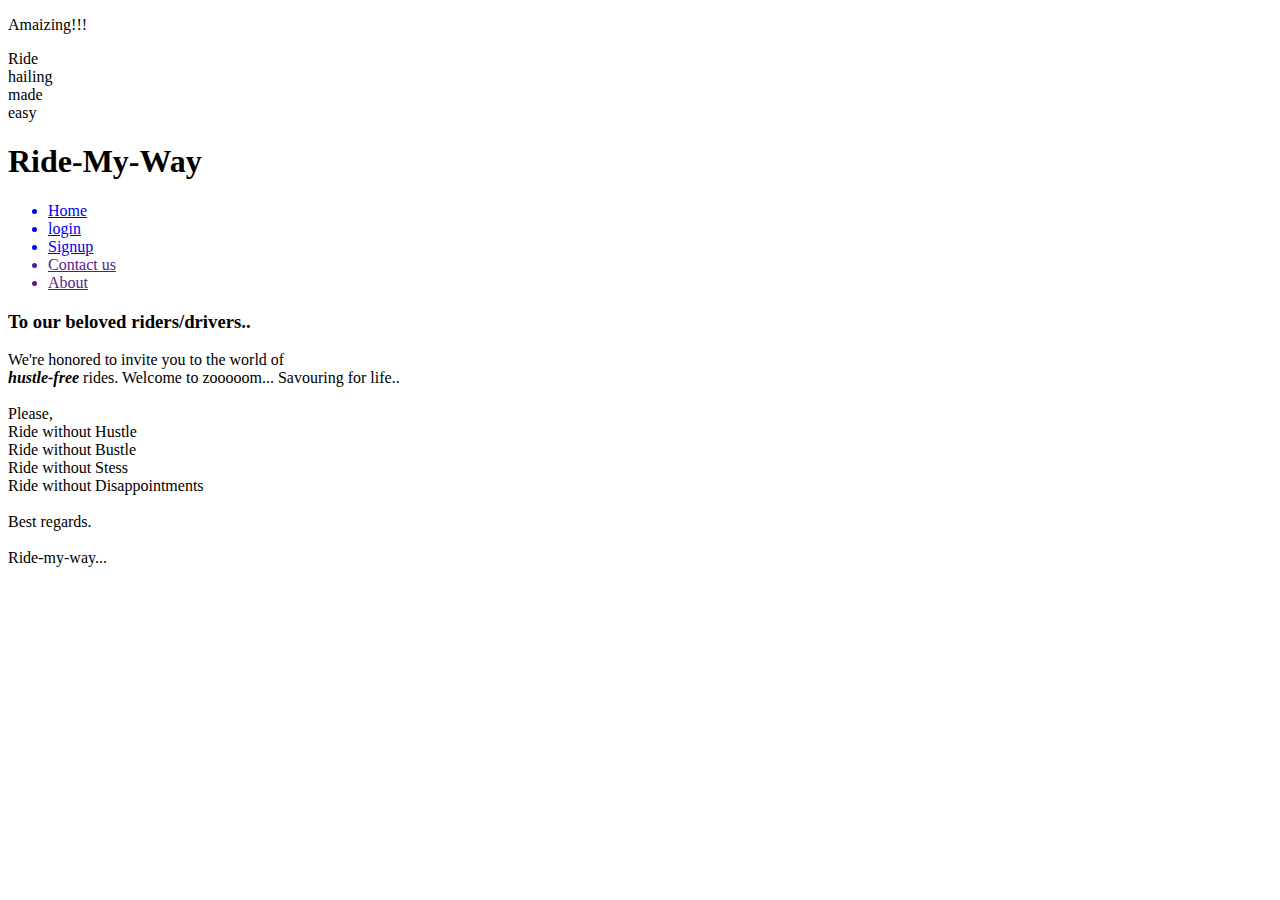
==== index.html @ b6c24b7f "Create index.html" ====
<!DOCTYPE html>
<html>
<head>
	<link rel="stylesheet" type="text/css" href="styles.css">
	<title>Just ride my way</title>
</head>
<body>
  <div id="rotating-chapati">
    <div id="amaizing-word">
      <p id="flipped-word">Amaizing!!!</p>
    </div>
     <p id="straight-word">Ride <br> hailing<br> made<br> easy <!-- <br>
        like <strong><em> never</em></strong> <br>before!! -->
     </p>
   </div>
	<div id="big">
   <header>
	    
   	<nav id="nav-styles">
   	      <div id="main-heading" >
        <h1> <span class="lettee-style">R</span>ide<span class="lettee-style">-</span><span class="lettee-style">M</span>y<span class="lettee-style">-</span><span class="lettee-style">W</span>ay</h1>
      </div>



   		<div id="main-menu-div">
         
    <ul>
			<a href="#">
      <li >
				Home
      
      </li>
     			</a>
			<a href="login.html">
      <li >
	    	login
      
    </li>
			</a>

			<a href="signup.html">
      <li>
	    	Signup
      
        </li>
			</a>
			<a href="">
      <li>
	    	Contact us
        </li>
			</a>
			<a href="">
      <li>
	    	About
      </li>
			</a>

    </ul>
   		</div>
   	</nav>
   </header>
</div>
   <div id="letter-to-clients">
   	<h3>
   	To our beloved riders/drivers..
   </h3>
   <p>
   	  We're honored to invite you to the world of<br> <Strong><em>hustle-free</em></Strong> rides. Welcome to  zooooom... Savouring for life..<br><br>
   	  Please, <br>
   	   Ride without <span  class="snack">Hustle</span>      	   <br>
	  	   Ride without <span  class="snack">Bustle</span>   

   	   <br>

   	   Ride without <span class="snack">Stess</span> 
   	   <br>

   	   Ride without <span class="snack">Disappointments</span> 

   	   <br>
   	   <br>

		Best regards.
   	   <br>
   	   <br>
     <span id="company-name"> Ride-my-way...</span>
   	   <br>
   </p>
   	
   </div>

</body>
</html>
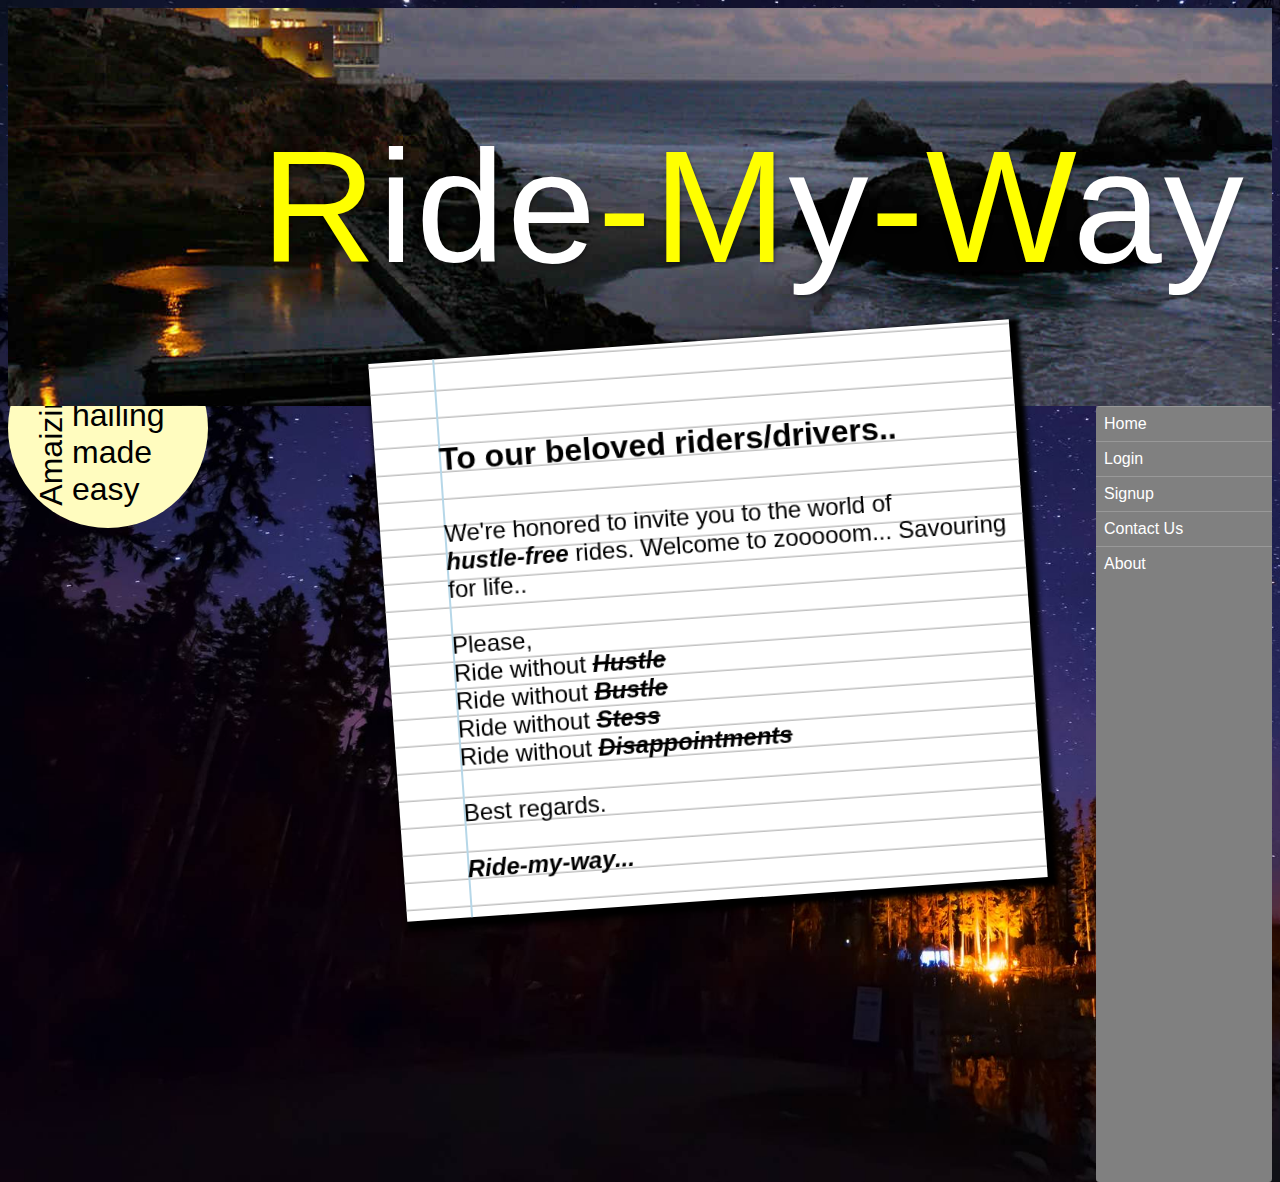
==== commit ada63be3: "Update index.html" ====
--- a/index.html
+++ b/index.html
@@ -1,7 +1,7 @@
 <!DOCTYPE html>
 <html>
 <head>
-	<link rel="stylesheet" type="text/css" href="styles.css">
+	<link rel="stylesheet" type="text/css" href="UI/styles.css">
 	<title>Just ride my way</title>
 </head>
 <body>
@@ -32,14 +32,14 @@
       
       </li>
      			</a>
-			<a href="login.html">
+			<a href="UI/login.html">
       <li >
 	    	login
       
     </li>
 			</a>
 
-			<a href="signup.html">
+			<a href="UI/signup.html">
       <li>
 	    	Signup
       
--- a/UI/styles.css
+++ b/UI/styles.css
@@ -0,0 +1,1177 @@
+
+html body{
+	background-image: url(images/header-3.jpg);
+	background-size: cover;
+	font-family: Arial, sans-serif;
+	box-sizing: border-box;
+	/*background-position:center;*/
+	background-repeat: no-repeat;
+}
+
+header{
+    width: 100%;
+	padding: 0px;
+	margin: 0px;
+	padding-top: 0px;
+}
+
+select{
+	padding: 4px;
+	border-radius: 5px;
+	font-size: 1.5rem;
+	height: 1rem;
+}
+
+#nav-styles{ 
+
+	/*height: 100%;*/
+	/*background-color: black;*/
+	color: white;
+	padding: 0px;
+	margin: 0px;
+	background: #241e49 url(images/header-2.jpg) bottom center no-repeat ;
+	background-position: center center;
+	background-repeat: no-repeat;
+	background-size: cover;
+
+	-webkit-perspective:500px;
+	        perspective: 500px;
+}
+
+ul{
+	display: inline;
+	list-style-type: none; 
+	padding: 0px;
+	margin: 0px;
+
+}
+
+ul  li {
+
+	list-style-type: none;
+	display: block;
+	padding: 0.5rem;
+	text-align: left !important;
+	text-decoration: none;
+
+
+	/*customizing the style further*/
+	border-top: 1px solid rgba(255,255,255,0.2);
+
+	/*margin-left: -30px;*/
+	/*width: 11em;*/
+}
+ul li:first-child{
+	/*border-top:1px solid rgba(255,255,255,0.2); */
+	/*list-style-type: initial;*/
+
+}
+ul li:last-child{
+	border-bottom: none;
+		/*background-color: orange;*/
+ 
+}
+
+ul a li{
+	text-decoration: none;
+	color: white;
+	font-size: 1rem;
+	font-weight: 50;
+	text-transform: capitalize;
+}
+
+  li:hover{
+	background-color: #4b9e9ef7;
+	cursor: pointer;
+	
+}
+
+#main-menu-div a{
+	 text-decoration: none;;
+
+}
+
+
+#main-menu-div{
+	display: inline;
+	position: relative;
+	float: right;
+
+	background-color: gray;
+	width:11em; 
+	height:calc(600px + 11rem);
+	border-radius: 3px;
+	text-align: right;
+}
+#big{
+	position: relative;
+	margin-left: 0px;
+	margin-top: 0px;
+	width: 100%;
+}
+
+#main-heading{
+	position: relative;
+	float: center;
+	font-family: inherit;
+	/*font-weight: 100;*/
+	font-size: 5rem;
+	display: inline;
+	align-items: center;
+	padding-left: 20%;
+
+	/*testing*/
+}
+
+
+.lettee-style{
+	color: yellow;
+
+}
+#main-heading h1{
+	display: inline;
+	/*padding-top: 1rem;*/
+	letter-spacing: 2px;
+	font-weight: 100;
+	font-size: 0,5em;
+	
+	text-shadow: 2px 2px 2px rgba(0,0,0,0.2), 0 0 10px rgba(0,0,0,0.1);
+	z-index: 1;
+  display: inline-block;
+  -webkit-animation-name: floating;
+          animation-name: floating;
+  -webkit-animation-duration: 40s;
+          animation-duration: 40s;
+  -webkit-animation-iteration-count: infinite;
+          animation-iteration-count: infinite;
+  -webkit-animation-timing-function: ease-in-out;
+          animation-timing-function: ease-in-out;
+  
+}
+@keyframes floating {
+  from {
+    -webkit-transform: translate(0, 0px) rotateY(-12deg);
+            transform: translate(0, 0px) rotateY(-12deg);
+    text-shadow: 10px 10px 3px rgba(0,0,0,0.15);
+  }
+  65% {
+    -webkit-transform: translate(0, 15px) rotateY(10deg) rotateX(10deg);
+            transform: translate(0, 15px) rotateY(10deg) rotateX(10deg);
+    text-shadow: -10px -10px 3px rgba(0,0,0,0.15);
+  }
+  to {
+    -webkit-transform: translate(0, 0px) rotateY(-12deg);
+            transform: translate(0, 0px) rotateY(-12deg);
+    text-shadow: 10px 10px 3px rgba(0,0,0,0.15);
+  }
+}
+
+/*tilliting a letter to my clints..*/
+
+#letter-to-clients{
+
+	position: absolute;
+    background-color: white;
+    color: black;
+  /*border: 8px  solid gray;*/
+    box-shadow: 5px 5px 5px 5px black;
+  /*border-radius: 5px;*/
+  /*this property is not working...*/
+    padding:10px;
+  /*margin: 10px;*/
+
+  background-image: linear-gradient(90deg, #b6d7e8 2px, 
+                                      transparent 2px, 
+                                      rgba(0, 0, 0, 0)),
+                   linear-gradient(0deg, #c1c1c1 1px,
+                                      transparent 2px, 
+                                      transparent);
+  background-position:4rem 0, 0 5px;
+  background-size: 100% 1.7rem;
+  padding-left: 2rem;
+  /*postioning the div and resizing the div*/
+   width: 600px;
+   height:auto;
+   position: relative;
+   margin-top: calc(-5rem + 15px);
+   /*margin-bottom:20%;*/
+   margin-left: 30%;
+   /*margin-right: 20%;*/
+
+   /*experieementing with the transform propperty*/
+   transform:rotateZ(-4deg);
+   /*transform:rotateX(-20deg);*/
+   /*transform: translateY(-10px);*/
+    /*transform: translate3d(0px, 0px, -100px);*/
+    -webkit-transform-style: preserve-3d;
+    -moz-transform-style: preserve-3d;
+    -ms-transform-style: preserve-3d;
+    transform-style: preserve-3d;
+
+    /*the movement is done here...*/
+    /**/
+
+    /*give it the floating ability*/
+    /*animation: flaating 40s infinite ease-in-out;*/
+
+}
+#letter-to-clients h3 {
+	padding-left: 2rem;
+	padding-top: 2.5rem;
+	font-size: 2rem;
+}
+#letter-to-clients p{
+
+	padding-left: 2.0rem;
+	padding-top: 0.6rem;
+	padding-bottom: 0rem;
+	font-size: 1.5rem;
+
+}
+
+
+
+.snack{
+	font-weight: bold;
+	font-style: italic;
+	text-decoration: line-through;
+
+	/*font-stretch: semi-condensed*/
+}
+
+#company-name{
+	font-weight: bold;
+	font-style: italic;
+
+}
+
+#Signup{
+
+	 position: absolute;
+	 width: auto;
+	 height: auto;
+	 border-radius: 20px;
+	 background-color: #72758C;
+	 /*margin-top: 10%;*/
+	 margin-left: 30%;
+
+	 /*fallback and real potion os this div*/
+        margin-top:15rem;
+		transform: rotateZ(-2deg);
+
+
+	 /*give the signup downward motion*/
+	 animation: _move-signup 40s 1 ease-in-out;
+}
+
+#login-div{
+
+
+	 position: absolute;
+	 width: auto;
+	 height: auto;
+	 border-radius: 20px;
+	 background-color: #72758C;
+	 /*margin-top: 10%;*/
+	 margin-left: 30%;
+
+	 /*fallback and real potion os this div*/
+        margin-top:20rem;
+		transform: rotateZ(-2deg);
+
+
+	 /*give the signup downward motion*/
+	 animation: _move-login 10s 1 ease-in-out;
+
+
+}
+
+#signup-pic{
+	width: 150px;
+	height: 150px;
+	border-radius: 50%;
+	background-color: white;
+	position: relative;
+	margin-left: calc(50% - 75px);
+	margin-top: 3rem;
+}
+
+#signup-form-div{
+	font-family: inherit;
+	height: auto;
+	width: auto;
+	margin-left: 4rem;
+	margin-top: 2rem;
+	font-size: 1.5rem;
+	background-color: transparent;
+}
+
+.unique-form-style{
+    display: block;
+    padding: 10px;
+
+}
+
+._style-text-input{
+	padding: 4px;
+	border-radius: 5px;
+	font-size: 1.5rem;
+	height: 1rem;
+}
+
+._style-text-input:focus{
+	box-shadow: 0px 0px 2px 2px #7E668C;
+	border-color: #7E668C;
+}
+
+#signup-sub-btn{
+	width: 20rem;
+	height: 2rem;
+	margin-left: calc(50% - 10rem);
+	margin-bottom: 10px;
+	margin-top: 10px;
+	border-radius: 5px;
+	font-size: 1.5rem;
+	font-weight: bold;
+ 
+}
+
+#signup-sub-btn:hover{
+	cursor: pointer;
+	background-color: #5760A2FF;
+	border-color: transparent;
+
+}
+
+
+@keyframes _move-signup{
+     from{
+        margin-top: calc(5% - 15rem);
+     }
+     30%{
+        margin-top: calc(15% - 15rem);
+            
+     }
+     30%{
+        margin-top: calc(20% - 15rem);
+            
+     }
+     30%{
+        margin-top: calc(25% - 15rem);
+            
+     }
+     to{
+        /*margin-top:calc(30%-50px);*/
+        margin-top:15rem;
+        transform: rotateZ(-2deg);
+
+     }
+}
+@keyframes _move-login{
+     from{
+        margin-top: calc(10% - 20rem);
+     }
+     30%{
+        margin-top: calc(17% - 20rem);
+            
+     }
+     30%{
+        margin-top: calc(20% - 20rem);
+            
+     }
+     30%{
+        margin-top: calc(25% - 20rem);
+            
+     }
+     to{
+        /*margin-top:calc(30%-50px);*/
+        margin-top:20rem;
+        transform: rotateZ(-2deg);
+
+     }
+}
+
+#rotating-chapati{
+	position: absolute;
+	margin-top:20rem; 
+	width: 200px;
+	height: 200px;
+	border-radius: 50%;
+	/*background-color: orange;*/
+	background-image: url('images/chapat.jpg');
+	background-position: center;
+	background-color: #FFFCBFFF;
+	/*transform: translateZ(500px);*/
+	/*margin-left: 50%;*/
+    animation:_give-chapti-rot 40s infinite ease-in-out;
+	/*transform: rotateZ(10deg);*/
+}
+
+#straight-word{
+	margin-left: calc(40% - 1rem);
+	font-size: 2rem;
+}
+
+
+#amaizing-word{
+	position: absolute;
+	margin-left: calc(-10% - 1rem) ;
+	margin-top: calc(100% - 9.5rem);
+	transform: rotateZ(-90deg);
+}
+
+#flipped-word{
+	font-size: 2rem;
+
+}
+
+@keyframes _give-chapti-rot{
+   from{
+       transform: rotateZ(10deg);
+       margin-left: -3%;
+   }
+   30%{
+   	
+       transform: rotateZ(10deg);
+       margin-left: 0%;
+   }
+   30%{
+       transform: rotateZ(20deg);
+       margin-left: 5%;
+   	
+   }
+   30%{
+   	
+       transform: rotateZ(30deg);
+       margin-left: 10%;
+   }
+   30%{
+   	
+       transform: rotateZ(40deg);
+       margin-left: 15%;
+   }
+   30%{
+   	
+       transform: rotateZ(50deg);
+       margin-left: 20%;
+   }
+   30%{
+   	
+       transform: rotateZ(60deg);
+       margin-left: 25%;
+   }
+   10%{
+       transform: rotateZ(70deg);
+       margin-left: 30%;
+
+   }
+
+}
+
+#login-to-signup{
+     text-decoration: none;;
+     color: blue;
+     font-size: 1rem;
+
+
+}
+
+#login-to-signup:hover{
+	color: red;
+	text-decoration: underline;
+}
+
+/*from here is css for the riders page*/
+#custom-body{
+	background-image: none;
+	box-sizing: border-box;
+	background-color: #EBFFD1FF;
+}
+
+
+#rider-menu{
+	position: absolute;
+	height: 4rem;
+	width: calc(100% - 1rem);
+	margin-left: 0%;
+	margin-top: 0%;
+	background-color: #E2DEA8FF;
+
+}
+
+#rider-welcom-msg{
+	position: absolute;
+	margin-left: calc(50% - 10rem);
+	margin-top: calc(1rem);
+	width: 20rem;
+	height: 2rem;
+	border-radius: 0.5rem;
+	background-color: #F3F3D9FF;
+
+}
+
+#rider-welcom-msg p{
+	position: absolute;
+	margin-left: calc(5rem - 20px);
+	margin-top: calc(-1rem + 20px);
+	font-size: 1.2rem;
+	font-weight: bold;
+}
+
+#rider-status{
+	position: absolute;
+	margin-top: calc(1rem);
+	margin-left: 2rem;
+	width: 8rem;
+	height: 2rem;
+	border-radius: 0.5rem;
+	background-color: #238ACBFF;
+
+}
+#rider-status p{
+	margin-left: calc(4rem - 40px);
+	margin-top: calc(1rem - 10px);
+	font-size: 1.2rem;
+}
+
+#rider-submenu{
+	position: absolute;
+	margin-top: calc(1rem - 10px);
+	margin-left: calc(100% - 8rem);
+	width: 6rem;
+	height: 4rem;
+	background-color: transparent;
+	background-size: cover;
+	background-position: center;background-image: url(images/rider-menu.png);
+}
+
+#rider-submenu:hover{
+	cursor: pointer;
+}
+
+/*this style is to help popup the submenu when implemented*/
+#rider-submenu:active{
+	background-color: orange;
+}
+
+
+#rider-text-area{
+	position: absolute;
+	margin-top: calc(50% - 5.5rem);
+	margin-left: 0;
+	width: calc(100% - 1rem);
+	height: 10rem;
+	background-color: #C5B7A4C6;
+}
+
+#rider-message-view{
+	position: absolute;
+	/*widows: inherit;*/
+	margin-left: 20rem;
+	margin-top: 4rem;
+	width: calc(100% - 21rem);
+	height: 33rem;
+	background-color: #efffefdb;
+}
+
+/*working on the text-area div*/
+#rider-typing-place{
+	position: absolute;
+	margin-left: calc(26rem);
+	margin-top: 2rem;
+	width: 20rem;
+	height: 6rem;
+	border-radius: 10px;
+	background-color: white;
+	border-radius: 10px;
+
+}
+
+#rider-typing-place textarea{
+	width: 100%;
+	height: 100%;
+	font-size: 1rem;
+	border-radius: 10px;
+}
+
+#rider-typing-place textarea:active{
+	border: 5px solid #E0E9F3FF;
+	border-radius:10x; 
+
+}
+
+#rider-place-from{
+	position: absolute;
+	margin-top: 2rem;
+	margin-left: 3rem;
+	width: 20rem;
+	height: 6rem;
+	background-color: #FEFEA38C;
+	border-radius: 10px;
+
+
+}
+
+#rider-place-to{
+	position: absolute;
+	margin-top: 2rem;
+	margin-left: calc(49rem);
+	width: 20rem;
+	height: 6rem;
+	background-color: #FEFEA38C;
+	border-radius: 10px;
+
+
+}
+
+.organize-place{
+	position: absolute;
+	margin-top: calc(3rem - 14px);
+	margin-left: calc(2rem - 15px);
+
+}
+
+.organize-place label{
+	padding: 2px;
+	font-weight: bold;
+}
+
+.organize-place  input[type=text]{
+	  padding: 2px;
+	  height: 1.5rem;
+	  border: 8px solid transparent;
+	  border-radius: 8px;
+}
+
+#rider-content-sub{
+	position: relative;
+	margin-left: 72rem;
+	margin-top: 2rem;
+	width: 6rem;
+	height: 6rem;
+	border-radius: 50%;
+	background-color: #23FF3C91;
+	transform: rotateZ(30deg);
+}
+
+#center-submit{
+	position: absolute;
+	display: inline;
+	margin-top: calc(3rem - 20px);
+	margin-left: calc(3rem - 5px);
+}
+#flip-submit{
+	position: absolute;
+	display: inline;
+	margin-top: calc(4rem - 20px);
+	margin-left: calc(1rem - 25px);
+	transform: rotateZ(-90deg);
+}
+
+#rider-content-sub:hover{
+	background-color: #E2E969FF;
+	cursor: pointer;
+	animation: _rotate-rider-btn 40s infinite ease-in-out; 
+}
+
+@keyframes _rotate-rider-btn{
+ from{ 	transform: rotateZ(50deg);
+ }
+ 25%{	
+ 	transform: rotateZ(90deg);
+   }
+ 25%{
+ 	  	transform: rotateZ(180deg);
+
+ }
+ 25%{
+ 	  	transform: rotateZ(230deg);
+
+ }
+ 25%{
+ 	  	transform: rotateZ(280deg);
+
+ }
+ 25%{
+ 	  	transform: rotateZ(320deg);
+
+ }
+ to{
+ 	  	transform: rotateZ(30deg);
+
+ }
+
+}
+
+/*code for offer styling starts here..*/
+#offer-container{
+	position: absolute;
+	width: 20rem;
+	height: 8rem;
+	border-radius: 1rem;
+	background-color: #CDD766FF;
+}
+
+#offer-pointer{
+	position: absolute;
+	margin-left: 14rem;
+	margin-top: calc(3rem - 30px);
+	width: 0;
+	height: 0;
+	border-left: 10rem solid #CDD766FF;
+	border-bottom: 3rem solid transparent;
+}
+#position-offer-msg{
+      position: absolute;
+      margin-top: 3rem;
+      margin-left: calc(100%  - 25rem);
+}
+
+#offer-date{
+	position: absolute;
+	display: inline;
+	margin-top: -0.5rem;
+	margin-left: calc(15rem - 8px);
+	font-weight: bold;
+}
+
+#offer-depature{
+	position: absolute;
+	margin-top: 3px;
+	margin-left: 4px;
+	font-weight: bold;
+}
+
+#offer-depature  label{
+	position: absolute;
+	display: inline;
+
+}
+#offer-depature  p{
+	/*position: absolute;*/
+	display: inline;
+	margin-left: 3rem;
+}
+
+#offer-arrival{
+	position: absolute;
+	margin-top: 1.5rem;
+	margin-left: 4px;
+	font-weight: bold;
+}
+#offer-arrival  label{
+	position: absolute;
+	display: inline;
+
+}
+#offer-arrival  p{
+	/*position: absolute;*/
+	display: inline;
+	margin-left: 2rem;
+}
+
+#offer-msg-content{
+	position: absolute;
+	margin-top: 3rem;
+	margin-left: calc(4rem + 10px);
+	width: 15rem;
+	height: 4rem;
+	border-radius: 10px;
+	background-color: white;
+
+}
+
+#offer-msg-content p{
+	margin-top: 2px;
+	margin-left: 5px;
+	font-style: italic;
+}
+ 
+#close-offer{
+	position: absolute;
+	margin-top: calc(3rem);
+	margin-left: 4px;
+	width: 4rem;
+	height: 4rem;
+	border-radius: 50%;
+	background-color: #23FF3C91;
+} 
+
+#close-offer p{
+	position: absolute;
+	margin-top: calc(1.5rem - 8px);
+	margin-left: calc(0.5rem );
+	transform: rotateZ(-20deg);
+}
+#close-offer span{
+	margin-left: 10px;
+}
+
+#close-offer:hover{
+	background-color: #E2E969FF;
+	cursor: pointer;
+	animation: _rotate-rider-btn 40s infinite ease-in-out;
+}
+
+#request-container{
+	position: absolute;
+	margin-left: 5rem;
+	margin-top: 5rem;
+}
+
+#passenger-request{
+	position: absolute;
+	width: 20rem;
+	height: 6rem;
+	border-radius: 1rem;
+	background-color: #E2F3AEE7;
+
+}
+
+#request-pointer{
+	position: absolute;
+	margin-left: -4rem;
+	margin-top: calc(3rem - 40px);
+	width: 0;
+	height: 0;
+	border-right: 10rem solid #E2F3AEE7 ;
+	border-bottom: 3rem solid transparent;
+}
+
+#requesters-name{
+	position: absolute;
+	margin-left: calc(6rem);
+	margin-top: calc(-2rem + 10px);
+	width: 8rem;
+	height: 2rem;
+	border-radius: 0.5rem;
+	background-color: #E2DEA8FF;
+}
+
+#requesters-name p{
+	position: absolute;
+	display: inline;
+	margin-top: calc(0.5rem);
+	font-weight: bold;
+	margin-left: 2rem;
+}
+
+#request-reject-btn{
+	position: absolute;
+	margin-top: calc(6rem);
+	/*margin-left: 2rem;*/
+	width: 8rem;
+	height: 2rem;
+	font-weight: bold;
+	border-radius: 1rem;
+	background-color: #23ff3c91;
+}
+
+#request-reject-btn p{
+	position: absolute;
+	display: inline;
+	margin-top: 5px;
+	margin-left: calc(2rem + 10px);
+}
+
+#request-reject-btn:hover{
+	cursor: pointer;
+	background-color:#E2E969FF;
+}
+
+#request-accept-btn{
+	position: absolute;
+	margin-top: calc(6rem);
+	margin-left: 12rem;
+	width: 8rem;
+	height: 2rem;
+	font-weight: bold;
+	border-radius: 1rem;
+	background-color: #23ff3c91;
+}
+#request-accept-btn p{
+	position: absolute;
+	display: inline;
+	margin-top: 5px;
+	margin-left: calc(2rem + 10px);
+}
+#request-accept-btn:hover{
+	cursor: pointer;
+	background-color:#E2E969FF;
+}
+
+#request-msg-content{
+	position: absolute;
+	margin-top: calc(2rem - 5px);
+	margin-left: calc(8rem - 10px);
+	width: 12rem;
+	height: 4rem;
+	border-radius: 10px;
+	background-color: white;
+}
+
+#request-msg-content p{
+	position: absolute;
+	display: inline;
+	margin-top: 0;
+	margin-left: 4px;
+
+	font-style: italic;
+}
+
+#request-date{
+	position: absolute;
+	display: inline;
+	margin-top: -0.8rem;
+	margin-left: calc(16rem - 8px);
+	font-size: 0.8rem;
+	font-weight: bold;
+}
+
+#request-depature{
+	position: absolute;
+	margin-top: 2px;
+	margin-left: 2px;
+	font-weight: bold;
+	font-size: 0.9rem;
+}
+
+#request-depature  label{
+	position: absolute;
+	display: inline;
+
+}
+#request-depature  p{
+	/*position: absolute;*/
+	display: inline;
+	margin-left: 3rem;
+}
+
+#request-arrival{
+	position: absolute;
+	margin-top: 1.5rem;
+	margin-left: 2px;
+	font-weight: bold;
+	font-size: 0.9rem;
+}
+#request-arrival  label{
+	position: absolute;
+	display: inline;
+
+}
+#request-arrival  p{
+	/*position: absolute;*/
+	display: inline;
+	margin-left: 2rem;
+}
+
+#comfirmation-symb{
+	position: absolute;
+	margin-top: calc(3rem - 5px);
+	margin-left: calc(2rem - 5px);
+	width: 3rem;
+	height: 3rem;
+	background-color: transparent;
+	background-image: url(images/reject.png);
+	background-size: cover;
+	background-repeat: no-repeat;
+	background-position: center;
+
+}
+
+/*styles for view of offer history starts here*/
+
+#history-poster{
+	position: absolute;
+	margin-top: 0;
+	width: 100%;
+	height: 1.3rem;
+	background-color: #C5B7A4C6;
+	border-top: 2px solid white;
+	/*border-bottom: 1rem solid black;*/
+	border-radius: 5px;
+
+}
+#history-poster p{
+	position: absolute;
+	margin-top: 4px;
+	margin-left: 4rem;
+	font-weight: bold;
+	color: blue;
+}
+
+
+#view-offers{
+	position: absolute;
+	margin-top: 4rem;
+	height: 100%;
+	width: 20rem;
+	/*border-right: 5px solid #0B3148FF;*/
+	background-color: #E2F3AEE7;
+
+}
+
+#offer-details{
+	position: absolute;
+	margin-top: 2rem;
+	width: 100%;
+	height:3rem;
+	border-top:2px solid white;
+	border-bottom:2px solid white;
+	background-color: #CDD766FF;
+}
+
+#offer-symbol{
+	position: absolute;
+	margin-top: 0.5rem;
+	margin-left: 0.5rem;
+	width: 2rem;
+	height: 2rem;
+	background-color: #FFFFC2FF;
+
+
+}
+#offer-symbol label{
+	position: absolute;
+	display: inline;
+	margin-top: 6px;
+	margin-left: 1px;
+	font-weight: bold;
+	color: #FF00AAFF;
+}
+#offer-history-summery{
+	position: absolute;
+	margin-left: 3rem;
+	margin-top: -10px;
+	font-weight: bold;
+
+
+}
+
+#offer-history-date{
+	position: absolute;
+	margin-left: calc(11rem + 9px);
+	margin-top: calc(0.5rem + 9px);
+	font-style: italic;
+
+}
+
+#offer-details:hover{
+	cursor: pointer;
+	background-color: #E2E969FF;
+
+}
+/*
+from this point, its demostration style not to be impmenteed
+javascript should achiev thiss.*/
+#offer-details2{
+	position: absolute;
+	margin-top: 7rem;
+	width: 100%;
+	height:3rem;
+	border-top:2px solid white;
+	border-bottom:2px solid white;
+	background-color: #CDD766FF;
+}
+
+#offer-symbol2{
+	position: absolute;
+	margin-top: 0.5rem;
+	margin-left: 0.5rem;
+	width: 2rem;
+	height: 2rem;
+	background-color: #FFFFC2FF;
+
+
+}
+#offer-symbol2 label{
+	position: absolute;
+	display: inline;
+	margin-top: 6px;
+	margin-left: 1px;
+	font-weight: bold;
+	color: #FF00AAFF;
+}
+#offer-history-summery2{
+	position: absolute;
+	margin-left: 3rem;
+	margin-top: -10px;
+	font-weight: bold;
+
+
+}
+
+#offer-history-date2{
+	position: absolute;
+	margin-left: calc(11rem + 9px);
+	margin-top: calc(0.5rem + 9px);
+	font-style: italic;
+
+}
+
+#offer-details2:hover{
+	cursor: pointer;
+	background-color: #E2E969FF;
+
+}
+
+/*here is the custom style for the clients page*/
+#position-offer-msg-ctm{
+      position: absolute;
+      margin-top: 5rem;
+      margin-left: calc(9rem);
+}
+
+#offer-pointer-custom{
+	position: absolute;
+	margin-left: -8rem;
+	margin-top: calc(3rem - 30px);
+	width: 0;
+	height: 0;
+	border-right: 10rem solid #E2F3AEE7;
+	border-bottom: 3rem solid transparent;
+}
+#position-offer-msg-ctm #offer-msg-content{
+	margin-left: calc(2rem + 10px);
+	
+}
+
+#position-offer-msg-ctm #offer-container{
+	background-color:#E2F3AEE7; 
+}
+#position-offer-msg-ctm #request-reject-btn{
+	margin-top: calc(8rem);
+}#position-offer-msg-ctm #request-accept-btn{
+	margin-top: calc(8rem);
+
+}
+
+#request-container-ctm{
+	margin-left: calc(100% - 25rem);
+	margin-top: 20rem;
+
+
+}
+
+#request-pointer-ctm{
+	position: absolute;
+	margin-left: 15rem;
+	margin-top: calc(4rem - 40px);
+	width: 0;
+	height: 0;
+	border-left: 10rem solid #CDD766FF;
+	border-bottom: 3rem solid transparent;
+}
+
+#client-places{
+	position: absolute;
+	margin-top: 1.5rem;
+}
+
+#request-container-ctm #request-date{
+	margin-left: 12rem;
+}
+
+#request-container-ctm #passenger-request{
+	background-color:#CDD766FF; 
+}
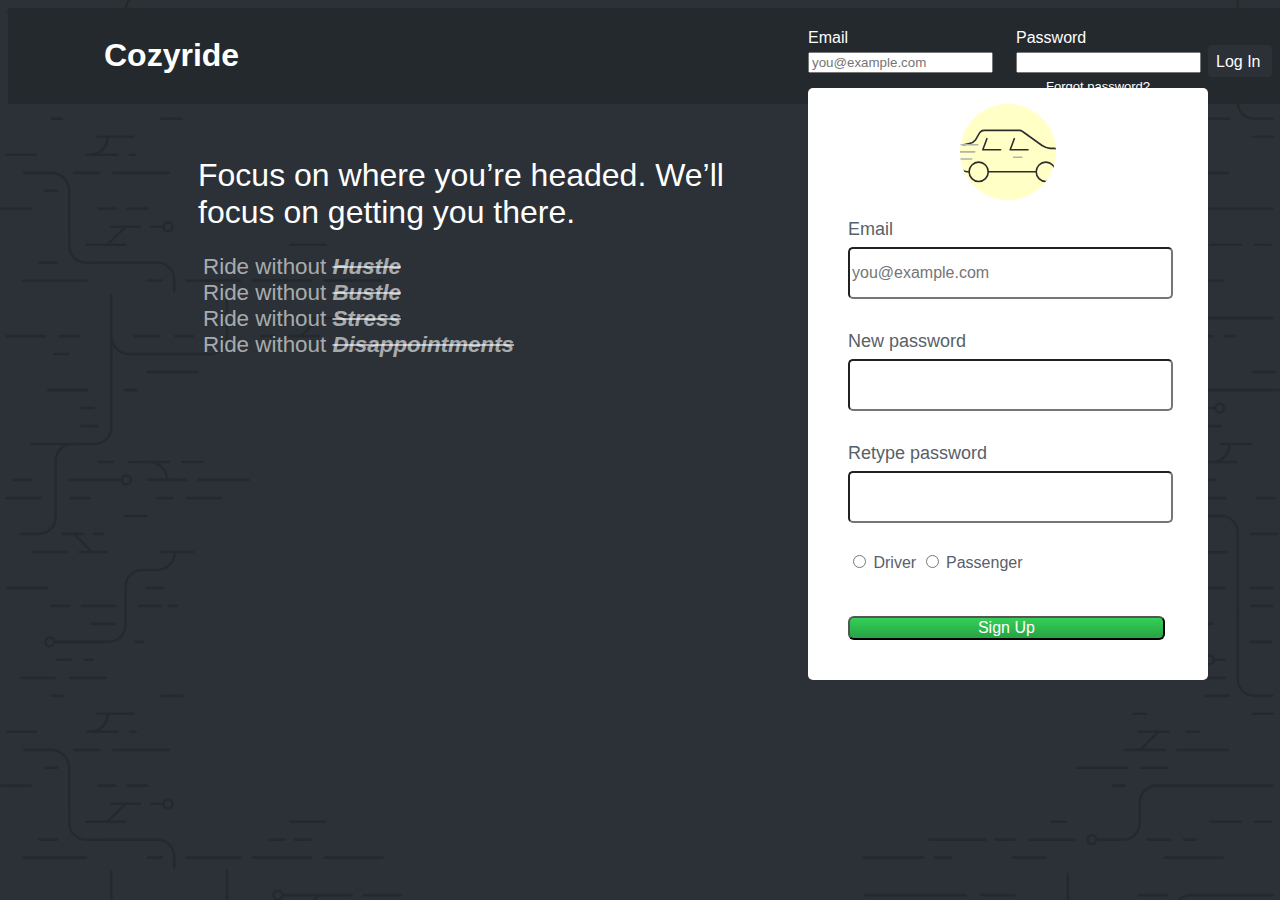
==== commit fd45cc0f: "Modify file structure." ====
--- a/index.html
+++ b/index.html
@@ -2,93 +2,82 @@
 <html>
 <head>
 	<link rel="stylesheet" type="text/css" href="UI/styles.css">
-	<title>Just ride my way</title>
+	<title>CozyRide</title>
 </head>
 <body>
-  <div id="rotating-chapati">
-    <div id="amaizing-word">
-      <p id="flipped-word">Amaizing!!!</p>
-    </div>
-     <p id="straight-word">Ride <br> hailing<br> made<br> easy <!-- <br>
-        like <strong><em> never</em></strong> <br>before!! -->
-     </p>
-   </div>
-	<div id="big">
-   <header>
-	    
-   	<nav id="nav-styles">
-   	      <div id="main-heading" >
-        <h1> <span class="lettee-style">R</span>ide<span class="lettee-style">-</span><span class="lettee-style">M</span>y<span class="lettee-style">-</span><span class="lettee-style">W</span>ay</h1>
+  <div id="cust-header"></div>
+
+  <div id="cust-logo">
+    <h1>Cozyride</h1>
+  </div>
+
+  <div id="cust-login">
+    <form>
+      <div id="email-div">
+    <label class="cust-lab">Email</label>
+    <input class="cust-text" type="text" placeholder="you@example.com" name="">
+      </div>
+     
+      <div id="pass-div">
+    <label class="cust-lab">Password</label>
+    <input type="password"  name="">
       </div>
 
+      <div id="sub-btn-div">
+        <label>Log In</label>
+    <input type="submit" name="" style="visibility: hidden;">
+      </div>
+    </form>
+    <div id="forgot-div">
+      <p>Forgot password?</p>
+    </div>
+  </div>
 
+  <div class="home-content"> 
+    <h1>Focus on where you’re headed. We’ll focus on getting you there.</h1>
 
-   		<div id="main-menu-div">
-         
-    <ul>
-			<a href="#">
-      <li >
-				Home
+    <p>
+       Ride without <span  class="my-words">Hustle</span>           <br>
+         Ride without <span  class="my-words">Bustle</span>   
+
+       <br>
+
+       Ride without <span class="my-words">Stress</span> 
+       <br>
+
+       Ride without <span class="my-words">Disappointments</span> 
+
       
-      </li>
-     			</a>
-			<a href="UI/login.html">
-      <li >
-	    	login
-      
-    </li>
-			</a>
+  </div>
 
-			<a href="UI/signup.html">
-      <li>
-	    	Signup
-      
-        </li>
-			</a>
-			<a href="">
-      <li>
-	    	Contact us
-        </li>
-			</a>
-			<a href="">
-      <li>
-	    	About
-      </li>
-			</a>
+  <div id="signup-div">
+    <form>
+    <div id="signup-pic"></div>
 
-    </ul>
-   		</div>
-   	</nav>
-   </header>
-</div>
-   <div id="letter-to-clients">
-   	<h3>
-   	To our beloved riders/drivers..
-   </h3>
-   <p>
-   	  We're honored to invite you to the world of<br> <Strong><em>hustle-free</em></Strong> rides. Welcome to  zooooom... Savouring for life..<br><br>
-   	  Please, <br>
-   	   Ride without <span  class="snack">Hustle</span>      	   <br>
-	  	   Ride without <span  class="snack">Bustle</span>   
+    <div id="signup-email-div">
+      <label class="lab">Email</label>
+      <input type="text" name="" placeholder="you@example.com" class="mytext">
+    </div>
+    <div id="signup-pass-div">
+      <label class="lab">New password</label>
+      <input type="password" name=""  class="mytext">
+    </div>
+    <div id="signup-pass-sec-div">
+      <label class="lab">Retype password</label>
+      <input type="password" name=""  class="mytext">
+    </div>
+    <div id="signup-role">
 
-   	   <br>
-
-   	   Ride without <span class="snack">Stess</span> 
-   	   <br>
-
-   	   Ride without <span class="snack">Disappointments</span> 
-
-   	   <br>
-   	   <br>
-
-		Best regards.
-   	   <br>
-   	   <br>
-     <span id="company-name"> Ride-my-way...</span>
-   	   <br>
-   </p>
-   	
-   </div>
+      <input type="radio" name="role">
+      <label>Driver</label>
+      <input type="radio" name="role">
+      <label>Passenger</label>
+    </div>
+    <div id="signup-btn">
+      <button type="submit" class="btn">Sign Up</button>
+    </div>
+    </form>
+  </div>
 
 </body>
-</html>
+</html>--- a/UI/styles.css
+++ b/UI/styles.css
@@ -1,11 +1,12 @@
 
 html body{
-	background-image: url(images/header-3.jpg);
+	background-image: url(images/hindimg.svg);
 	background-size: cover;
 	font-family: Arial, sans-serif;
 	box-sizing: border-box;
-	/*background-position:center;*/
-	background-repeat: no-repeat;
+	background-position:center;
+	background-repeat:repeat;
+	background-color: #2b3137;
 }
 
 header{
@@ -15,1163 +16,229 @@
 	padding-top: 0px;
 }
 
-select{
-	padding: 4px;
+#cust-header{
+position: absolute;
+margin-top: 0px;
+margin-left: 0px;
+padding:0px;
+height: 6rem;
+width: 100%;
+background-color: #24292e;
+
+}
+
+.home-content{
+  position: absolute;
+  margin-left: calc(25% - 10rem);
+  margin-top: calc(35% - 20rem);
+  height: 20rem;
+  width: 40rem;
+  background-color: transparent;
+
+}
+
+.my-words{
+	font-weight: bold;
+	font-style: italic;
+	text-decoration: line-through;
+
+	/*font-stretch: semi-condensed*/
+}
+.home-content h1{
+	padding-left: 30px;
+	font-weight: 300;
+	font-size: 2rem;
+	color:white;
+
+}
+
+.home-content p {
+	padding-left: 35px;
+	font-size: 1.4rem;
+	font-weight: 300;
+	color: rgba(255,255,255,0.6);
+}
+
+#cust-logo{
+	position: absolute;
+	margin-top: 0.5rem;
+	margin-left: 6rem;
+	color: white;
+
+}
+
+#cust-login{
+	position: absolute;
+	margin-top: 1rem;
+	margin-left: calc(50% + 8rem);
+	width: 32rem;
+	height: 4rem;
+	background-color: transparent;
+}
+
+.cust-lab{
+	display: block;
+	padding-bottom: 5px;
+	color: white;
+}
+
+
+#email-div{
+	position: absolute;
+	margin-left: 2rem;
+	margin-top: 5px;
+}
+
+#pass-div{
+	position: absolute;
+	margin-top: 5px;
+	margin-left: 15rem;
+}
+
+
+#sub-btn-div{
+	position: absolute;
+	margin-left: 27rem;
+	margin-top: calc(1rem + 5px);
+	width: 4rem;
+	height: 2rem;
+	border-radius: 4px;
+	background-color: #2b3137;
+
+}
+
+#sub-btn-div label{
+	display: inline;
+	position: absolute;
+	margin-top: calc(0.5rem);
+	margin-left:8px;
+	color: white;
+}
+
+#sub-btn-div:hover, #sub-btn-div label:hover {
+	cursor: pointer;
+}
+#sub-btn-div:hover{
+	box-shadow: 2px 2px 2px 2px gray;
+
+}
+
+#forgot-div{
+	position: absolute;
+	margin-top: calc(2rem + 10px);
+	margin-left: calc(15rem + 30px);
+	font-size: 13px;
+	color: white;
+
+}
+
+#forgot-div p:hover{
+	text-decoration: underline;
+	cursor: pointer;
+}
+
+#signup-div{
+	position: absolute;
+	margin-top: calc(35% - 23rem);
+	margin-left: calc(25% + 30rem);
+	height: 37rem;
+	width: 25rem;
 	border-radius: 5px;
-	font-size: 1.5rem;
-	height: 1rem;
-}
-
-#nav-styles{ 
-
-	/*height: 100%;*/
-	/*background-color: black;*/
-	color: white;
-	padding: 0px;
-	margin: 0px;
-	background: #241e49 url(images/header-2.jpg) bottom center no-repeat ;
+	background-color: white;
+}
+
+#signup-pic{
+	position: absolute;
+	margin-top: 1rem;
+	margin-left: calc(50% - 3rem); 
+	height: 6rem;
+	width: 6rem;
+	border-radius: 50%;
+	background: url(images/carpic.svg);
 	background-position: center center;
 	background-repeat: no-repeat;
 	background-size: cover;
-
-	-webkit-perspective:500px;
-	        perspective: 500px;
-}
-
-ul{
-	display: inline;
-	list-style-type: none; 
-	padding: 0px;
-	margin: 0px;
-
-}
-
-ul  li {
-
-	list-style-type: none;
+	background-color: #FFFFC6FF;
+
+}
+
+#signup-email-div{
+	position: absolute;
+	margin-top: 8rem;
+	margin-left: calc(50% - 10rem);
+	width: 20rem;
+	height: 6rem;
+	color: #586069;
+	background-color: transparent; 
+}
+
+.lab{
 	display: block;
-	padding: 0.5rem;
-	text-align: left !important;
-	text-decoration: none;
-
-
-	/*customizing the style further*/
-	border-top: 1px solid rgba(255,255,255,0.2);
-
-	/*margin-left: -30px;*/
-	/*width: 11em;*/
-}
-ul li:first-child{
-	/*border-top:1px solid rgba(255,255,255,0.2); */
-	/*list-style-type: initial;*/
-
-}
-ul li:last-child{
-	border-bottom: none;
-		/*background-color: orange;*/
- 
-}
-
-ul a li{
-	text-decoration: none;
-	color: white;
-	font-size: 1rem;
-	font-weight: 50;
-	text-transform: capitalize;
-}
-
-  li:hover{
-	background-color: #4b9e9ef7;
+	font-size: 18px;
+	line-height: 1.5;
+	/*padding: 2px;*/
+}
+
+.mytext{
+	width: 99%;
+	height: 46px;
+	border-radius: 5px;
+	font-size: 16px;
+	margin-top: 4px;
+	cursor: text;
+
+
+}
+
+#signup-pass-div{
+	position: absolute;
+	margin-top: 15rem;
+	margin-left: calc(50% - 10rem);
+	width: 20rem;
+	height: 6rem;
+	color: #586069;
+	background-color: transparent;
+}
+
+#signup-pass-sec-div{
+	position: absolute;
+	margin-top: 22rem;
+	margin-left: calc(50% - 10rem);
+	width: 20rem;
+	height: 6rem;
+	color: #586069;
+	background-color: transparent;
+
+}
+
+#signup-btn{
+	position: absolute;
+	margin-left: calc(50% - 10rem);
+	margin-top: 33rem;
+	width: 20rem;
+	height: 6rem;
+	color: #586069;
+	background-color: transparent;
+
+}
+
+.btn{
+	width: 99%;
+	color: #fff;
+	font-size: 16px;
+	border-radius: 6px;
 	cursor: pointer;
+	background-color: #28a745;
+    background-image: linear-gradient(-180deg, #34d058 0%, #28a745 90%);
+}
+
+#signup-role{
+	position: absolute;
+	margin-top: 29rem;
+	margin-left: calc(50% - 10rem);
+	width: 20rem;
+	height: 4rem;
+	color: #586069;
+	background-color: transparent;
 	
 }
-
-#main-menu-div a{
-	 text-decoration: none;;
-
-}
-
-
-#main-menu-div{
-	display: inline;
-	position: relative;
-	float: right;
-
-	background-color: gray;
-	width:11em; 
-	height:calc(600px + 11rem);
-	border-radius: 3px;
-	text-align: right;
-}
-#big{
-	position: relative;
-	margin-left: 0px;
-	margin-top: 0px;
-	width: 100%;
-}
-
-#main-heading{
-	position: relative;
-	float: center;
-	font-family: inherit;
-	/*font-weight: 100;*/
-	font-size: 5rem;
-	display: inline;
-	align-items: center;
-	padding-left: 20%;
-
-	/*testing*/
-}
-
-
-.lettee-style{
-	color: yellow;
-
-}
-#main-heading h1{
-	display: inline;
-	/*padding-top: 1rem;*/
-	letter-spacing: 2px;
-	font-weight: 100;
-	font-size: 0,5em;
-	
-	text-shadow: 2px 2px 2px rgba(0,0,0,0.2), 0 0 10px rgba(0,0,0,0.1);
-	z-index: 1;
-  display: inline-block;
-  -webkit-animation-name: floating;
-          animation-name: floating;
-  -webkit-animation-duration: 40s;
-          animation-duration: 40s;
-  -webkit-animation-iteration-count: infinite;
-          animation-iteration-count: infinite;
-  -webkit-animation-timing-function: ease-in-out;
-          animation-timing-function: ease-in-out;
-  
-}
-@keyframes floating {
-  from {
-    -webkit-transform: translate(0, 0px) rotateY(-12deg);
-            transform: translate(0, 0px) rotateY(-12deg);
-    text-shadow: 10px 10px 3px rgba(0,0,0,0.15);
-  }
-  65% {
-    -webkit-transform: translate(0, 15px) rotateY(10deg) rotateX(10deg);
-            transform: translate(0, 15px) rotateY(10deg) rotateX(10deg);
-    text-shadow: -10px -10px 3px rgba(0,0,0,0.15);
-  }
-  to {
-    -webkit-transform: translate(0, 0px) rotateY(-12deg);
-            transform: translate(0, 0px) rotateY(-12deg);
-    text-shadow: 10px 10px 3px rgba(0,0,0,0.15);
-  }
-}
-
-/*tilliting a letter to my clints..*/
-
-#letter-to-clients{
-
-	position: absolute;
-    background-color: white;
-    color: black;
-  /*border: 8px  solid gray;*/
-    box-shadow: 5px 5px 5px 5px black;
-  /*border-radius: 5px;*/
-  /*this property is not working...*/
-    padding:10px;
-  /*margin: 10px;*/
-
-  background-image: linear-gradient(90deg, #b6d7e8 2px, 
-                                      transparent 2px, 
-                                      rgba(0, 0, 0, 0)),
-                   linear-gradient(0deg, #c1c1c1 1px,
-                                      transparent 2px, 
-                                      transparent);
-  background-position:4rem 0, 0 5px;
-  background-size: 100% 1.7rem;
-  padding-left: 2rem;
-  /*postioning the div and resizing the div*/
-   width: 600px;
-   height:auto;
-   position: relative;
-   margin-top: calc(-5rem + 15px);
-   /*margin-bottom:20%;*/
-   margin-left: 30%;
-   /*margin-right: 20%;*/
-
-   /*experieementing with the transform propperty*/
-   transform:rotateZ(-4deg);
-   /*transform:rotateX(-20deg);*/
-   /*transform: translateY(-10px);*/
-    /*transform: translate3d(0px, 0px, -100px);*/
-    -webkit-transform-style: preserve-3d;
-    -moz-transform-style: preserve-3d;
-    -ms-transform-style: preserve-3d;
-    transform-style: preserve-3d;
-
-    /*the movement is done here...*/
-    /**/
-
-    /*give it the floating ability*/
-    /*animation: flaating 40s infinite ease-in-out;*/
-
-}
-#letter-to-clients h3 {
-	padding-left: 2rem;
-	padding-top: 2.5rem;
-	font-size: 2rem;
-}
-#letter-to-clients p{
-
-	padding-left: 2.0rem;
-	padding-top: 0.6rem;
-	padding-bottom: 0rem;
-	font-size: 1.5rem;
-
-}
-
-
-
-.snack{
-	font-weight: bold;
-	font-style: italic;
-	text-decoration: line-through;
-
-	/*font-stretch: semi-condensed*/
-}
-
-#company-name{
-	font-weight: bold;
-	font-style: italic;
-
-}
-
-#Signup{
-
-	 position: absolute;
-	 width: auto;
-	 height: auto;
-	 border-radius: 20px;
-	 background-color: #72758C;
-	 /*margin-top: 10%;*/
-	 margin-left: 30%;
-
-	 /*fallback and real potion os this div*/
-        margin-top:15rem;
-		transform: rotateZ(-2deg);
-
-
-	 /*give the signup downward motion*/
-	 animation: _move-signup 40s 1 ease-in-out;
-}
-
-#login-div{
-
-
-	 position: absolute;
-	 width: auto;
-	 height: auto;
-	 border-radius: 20px;
-	 background-color: #72758C;
-	 /*margin-top: 10%;*/
-	 margin-left: 30%;
-
-	 /*fallback and real potion os this div*/
-        margin-top:20rem;
-		transform: rotateZ(-2deg);
-
-
-	 /*give the signup downward motion*/
-	 animation: _move-login 10s 1 ease-in-out;
-
-
-}
-
-#signup-pic{
-	width: 150px;
-	height: 150px;
-	border-radius: 50%;
-	background-color: white;
-	position: relative;
-	margin-left: calc(50% - 75px);
-	margin-top: 3rem;
-}
-
-#signup-form-div{
-	font-family: inherit;
-	height: auto;
-	width: auto;
-	margin-left: 4rem;
-	margin-top: 2rem;
-	font-size: 1.5rem;
-	background-color: transparent;
-}
-
-.unique-form-style{
-    display: block;
-    padding: 10px;
-
-}
-
-._style-text-input{
-	padding: 4px;
-	border-radius: 5px;
-	font-size: 1.5rem;
-	height: 1rem;
-}
-
-._style-text-input:focus{
-	box-shadow: 0px 0px 2px 2px #7E668C;
-	border-color: #7E668C;
-}
-
-#signup-sub-btn{
-	width: 20rem;
-	height: 2rem;
-	margin-left: calc(50% - 10rem);
-	margin-bottom: 10px;
-	margin-top: 10px;
-	border-radius: 5px;
-	font-size: 1.5rem;
-	font-weight: bold;
- 
-}
-
-#signup-sub-btn:hover{
-	cursor: pointer;
-	background-color: #5760A2FF;
-	border-color: transparent;
-
-}
-
-
-@keyframes _move-signup{
-     from{
-        margin-top: calc(5% - 15rem);
-     }
-     30%{
-        margin-top: calc(15% - 15rem);
-            
-     }
-     30%{
-        margin-top: calc(20% - 15rem);
-            
-     }
-     30%{
-        margin-top: calc(25% - 15rem);
-            
-     }
-     to{
-        /*margin-top:calc(30%-50px);*/
-        margin-top:15rem;
-        transform: rotateZ(-2deg);
-
-     }
-}
-@keyframes _move-login{
-     from{
-        margin-top: calc(10% - 20rem);
-     }
-     30%{
-        margin-top: calc(17% - 20rem);
-            
-     }
-     30%{
-        margin-top: calc(20% - 20rem);
-            
-     }
-     30%{
-        margin-top: calc(25% - 20rem);
-            
-     }
-     to{
-        /*margin-top:calc(30%-50px);*/
-        margin-top:20rem;
-        transform: rotateZ(-2deg);
-
-     }
-}
-
-#rotating-chapati{
-	position: absolute;
-	margin-top:20rem; 
-	width: 200px;
-	height: 200px;
-	border-radius: 50%;
-	/*background-color: orange;*/
-	background-image: url('images/chapat.jpg');
-	background-position: center;
-	background-color: #FFFCBFFF;
-	/*transform: translateZ(500px);*/
-	/*margin-left: 50%;*/
-    animation:_give-chapti-rot 40s infinite ease-in-out;
-	/*transform: rotateZ(10deg);*/
-}
-
-#straight-word{
-	margin-left: calc(40% - 1rem);
-	font-size: 2rem;
-}
-
-
-#amaizing-word{
-	position: absolute;
-	margin-left: calc(-10% - 1rem) ;
-	margin-top: calc(100% - 9.5rem);
-	transform: rotateZ(-90deg);
-}
-
-#flipped-word{
-	font-size: 2rem;
-
-}
-
-@keyframes _give-chapti-rot{
-   from{
-       transform: rotateZ(10deg);
-       margin-left: -3%;
-   }
-   30%{
-   	
-       transform: rotateZ(10deg);
-       margin-left: 0%;
-   }
-   30%{
-       transform: rotateZ(20deg);
-       margin-left: 5%;
-   	
-   }
-   30%{
-   	
-       transform: rotateZ(30deg);
-       margin-left: 10%;
-   }
-   30%{
-   	
-       transform: rotateZ(40deg);
-       margin-left: 15%;
-   }
-   30%{
-   	
-       transform: rotateZ(50deg);
-       margin-left: 20%;
-   }
-   30%{
-   	
-       transform: rotateZ(60deg);
-       margin-left: 25%;
-   }
-   10%{
-       transform: rotateZ(70deg);
-       margin-left: 30%;
-
-   }
-
-}
-
-#login-to-signup{
-     text-decoration: none;;
-     color: blue;
-     font-size: 1rem;
-
-
-}
-
-#login-to-signup:hover{
-	color: red;
-	text-decoration: underline;
-}
-
-/*from here is css for the riders page*/
-#custom-body{
-	background-image: none;
-	box-sizing: border-box;
-	background-color: #EBFFD1FF;
-}
-
-
-#rider-menu{
-	position: absolute;
-	height: 4rem;
-	width: calc(100% - 1rem);
-	margin-left: 0%;
-	margin-top: 0%;
-	background-color: #E2DEA8FF;
-
-}
-
-#rider-welcom-msg{
-	position: absolute;
-	margin-left: calc(50% - 10rem);
-	margin-top: calc(1rem);
-	width: 20rem;
-	height: 2rem;
-	border-radius: 0.5rem;
-	background-color: #F3F3D9FF;
-
-}
-
-#rider-welcom-msg p{
-	position: absolute;
-	margin-left: calc(5rem - 20px);
-	margin-top: calc(-1rem + 20px);
-	font-size: 1.2rem;
-	font-weight: bold;
-}
-
-#rider-status{
-	position: absolute;
-	margin-top: calc(1rem);
-	margin-left: 2rem;
-	width: 8rem;
-	height: 2rem;
-	border-radius: 0.5rem;
-	background-color: #238ACBFF;
-
-}
-#rider-status p{
-	margin-left: calc(4rem - 40px);
-	margin-top: calc(1rem - 10px);
-	font-size: 1.2rem;
-}
-
-#rider-submenu{
-	position: absolute;
-	margin-top: calc(1rem - 10px);
-	margin-left: calc(100% - 8rem);
-	width: 6rem;
-	height: 4rem;
-	background-color: transparent;
-	background-size: cover;
-	background-position: center;background-image: url(images/rider-menu.png);
-}
-
-#rider-submenu:hover{
-	cursor: pointer;
-}
-
-/*this style is to help popup the submenu when implemented*/
-#rider-submenu:active{
-	background-color: orange;
-}
-
-
-#rider-text-area{
-	position: absolute;
-	margin-top: calc(50% - 5.5rem);
-	margin-left: 0;
-	width: calc(100% - 1rem);
-	height: 10rem;
-	background-color: #C5B7A4C6;
-}
-
-#rider-message-view{
-	position: absolute;
-	/*widows: inherit;*/
-	margin-left: 20rem;
-	margin-top: 4rem;
-	width: calc(100% - 21rem);
-	height: 33rem;
-	background-color: #efffefdb;
-}
-
-/*working on the text-area div*/
-#rider-typing-place{
-	position: absolute;
-	margin-left: calc(26rem);
-	margin-top: 2rem;
-	width: 20rem;
-	height: 6rem;
-	border-radius: 10px;
-	background-color: white;
-	border-radius: 10px;
-
-}
-
-#rider-typing-place textarea{
-	width: 100%;
-	height: 100%;
-	font-size: 1rem;
-	border-radius: 10px;
-}
-
-#rider-typing-place textarea:active{
-	border: 5px solid #E0E9F3FF;
-	border-radius:10x; 
-
-}
-
-#rider-place-from{
-	position: absolute;
-	margin-top: 2rem;
-	margin-left: 3rem;
-	width: 20rem;
-	height: 6rem;
-	background-color: #FEFEA38C;
-	border-radius: 10px;
-
-
-}
-
-#rider-place-to{
-	position: absolute;
-	margin-top: 2rem;
-	margin-left: calc(49rem);
-	width: 20rem;
-	height: 6rem;
-	background-color: #FEFEA38C;
-	border-radius: 10px;
-
-
-}
-
-.organize-place{
-	position: absolute;
-	margin-top: calc(3rem - 14px);
-	margin-left: calc(2rem - 15px);
-
-}
-
-.organize-place label{
-	padding: 2px;
-	font-weight: bold;
-}
-
-.organize-place  input[type=text]{
-	  padding: 2px;
-	  height: 1.5rem;
-	  border: 8px solid transparent;
-	  border-radius: 8px;
-}
-
-#rider-content-sub{
-	position: relative;
-	margin-left: 72rem;
-	margin-top: 2rem;
-	width: 6rem;
-	height: 6rem;
-	border-radius: 50%;
-	background-color: #23FF3C91;
-	transform: rotateZ(30deg);
-}
-
-#center-submit{
-	position: absolute;
-	display: inline;
-	margin-top: calc(3rem - 20px);
-	margin-left: calc(3rem - 5px);
-}
-#flip-submit{
-	position: absolute;
-	display: inline;
-	margin-top: calc(4rem - 20px);
-	margin-left: calc(1rem - 25px);
-	transform: rotateZ(-90deg);
-}
-
-#rider-content-sub:hover{
-	background-color: #E2E969FF;
-	cursor: pointer;
-	animation: _rotate-rider-btn 40s infinite ease-in-out; 
-}
-
-@keyframes _rotate-rider-btn{
- from{ 	transform: rotateZ(50deg);
- }
- 25%{	
- 	transform: rotateZ(90deg);
-   }
- 25%{
- 	  	transform: rotateZ(180deg);
-
- }
- 25%{
- 	  	transform: rotateZ(230deg);
-
- }
- 25%{
- 	  	transform: rotateZ(280deg);
-
- }
- 25%{
- 	  	transform: rotateZ(320deg);
-
- }
- to{
- 	  	transform: rotateZ(30deg);
-
- }
-
-}
-
-/*code for offer styling starts here..*/
-#offer-container{
-	position: absolute;
-	width: 20rem;
-	height: 8rem;
-	border-radius: 1rem;
-	background-color: #CDD766FF;
-}
-
-#offer-pointer{
-	position: absolute;
-	margin-left: 14rem;
-	margin-top: calc(3rem - 30px);
-	width: 0;
-	height: 0;
-	border-left: 10rem solid #CDD766FF;
-	border-bottom: 3rem solid transparent;
-}
-#position-offer-msg{
-      position: absolute;
-      margin-top: 3rem;
-      margin-left: calc(100%  - 25rem);
-}
-
-#offer-date{
-	position: absolute;
-	display: inline;
-	margin-top: -0.5rem;
-	margin-left: calc(15rem - 8px);
-	font-weight: bold;
-}
-
-#offer-depature{
-	position: absolute;
-	margin-top: 3px;
-	margin-left: 4px;
-	font-weight: bold;
-}
-
-#offer-depature  label{
-	position: absolute;
-	display: inline;
-
-}
-#offer-depature  p{
-	/*position: absolute;*/
-	display: inline;
-	margin-left: 3rem;
-}
-
-#offer-arrival{
-	position: absolute;
-	margin-top: 1.5rem;
-	margin-left: 4px;
-	font-weight: bold;
-}
-#offer-arrival  label{
-	position: absolute;
-	display: inline;
-
-}
-#offer-arrival  p{
-	/*position: absolute;*/
-	display: inline;
-	margin-left: 2rem;
-}
-
-#offer-msg-content{
-	position: absolute;
-	margin-top: 3rem;
-	margin-left: calc(4rem + 10px);
-	width: 15rem;
-	height: 4rem;
-	border-radius: 10px;
-	background-color: white;
-
-}
-
-#offer-msg-content p{
-	margin-top: 2px;
-	margin-left: 5px;
-	font-style: italic;
-}
- 
-#close-offer{
-	position: absolute;
-	margin-top: calc(3rem);
-	margin-left: 4px;
-	width: 4rem;
-	height: 4rem;
-	border-radius: 50%;
-	background-color: #23FF3C91;
-} 
-
-#close-offer p{
-	position: absolute;
-	margin-top: calc(1.5rem - 8px);
-	margin-left: calc(0.5rem );
-	transform: rotateZ(-20deg);
-}
-#close-offer span{
-	margin-left: 10px;
-}
-
-#close-offer:hover{
-	background-color: #E2E969FF;
-	cursor: pointer;
-	animation: _rotate-rider-btn 40s infinite ease-in-out;
-}
-
-#request-container{
-	position: absolute;
-	margin-left: 5rem;
-	margin-top: 5rem;
-}
-
-#passenger-request{
-	position: absolute;
-	width: 20rem;
-	height: 6rem;
-	border-radius: 1rem;
-	background-color: #E2F3AEE7;
-
-}
-
-#request-pointer{
-	position: absolute;
-	margin-left: -4rem;
-	margin-top: calc(3rem - 40px);
-	width: 0;
-	height: 0;
-	border-right: 10rem solid #E2F3AEE7 ;
-	border-bottom: 3rem solid transparent;
-}
-
-#requesters-name{
-	position: absolute;
-	margin-left: calc(6rem);
-	margin-top: calc(-2rem + 10px);
-	width: 8rem;
-	height: 2rem;
-	border-radius: 0.5rem;
-	background-color: #E2DEA8FF;
-}
-
-#requesters-name p{
-	position: absolute;
-	display: inline;
-	margin-top: calc(0.5rem);
-	font-weight: bold;
-	margin-left: 2rem;
-}
-
-#request-reject-btn{
-	position: absolute;
-	margin-top: calc(6rem);
-	/*margin-left: 2rem;*/
-	width: 8rem;
-	height: 2rem;
-	font-weight: bold;
-	border-radius: 1rem;
-	background-color: #23ff3c91;
-}
-
-#request-reject-btn p{
-	position: absolute;
-	display: inline;
-	margin-top: 5px;
-	margin-left: calc(2rem + 10px);
-}
-
-#request-reject-btn:hover{
-	cursor: pointer;
-	background-color:#E2E969FF;
-}
-
-#request-accept-btn{
-	position: absolute;
-	margin-top: calc(6rem);
-	margin-left: 12rem;
-	width: 8rem;
-	height: 2rem;
-	font-weight: bold;
-	border-radius: 1rem;
-	background-color: #23ff3c91;
-}
-#request-accept-btn p{
-	position: absolute;
-	display: inline;
-	margin-top: 5px;
-	margin-left: calc(2rem + 10px);
-}
-#request-accept-btn:hover{
-	cursor: pointer;
-	background-color:#E2E969FF;
-}
-
-#request-msg-content{
-	position: absolute;
-	margin-top: calc(2rem - 5px);
-	margin-left: calc(8rem - 10px);
-	width: 12rem;
-	height: 4rem;
-	border-radius: 10px;
-	background-color: white;
-}
-
-#request-msg-content p{
-	position: absolute;
-	display: inline;
-	margin-top: 0;
-	margin-left: 4px;
-
-	font-style: italic;
-}
-
-#request-date{
-	position: absolute;
-	display: inline;
-	margin-top: -0.8rem;
-	margin-left: calc(16rem - 8px);
-	font-size: 0.8rem;
-	font-weight: bold;
-}
-
-#request-depature{
-	position: absolute;
-	margin-top: 2px;
-	margin-left: 2px;
-	font-weight: bold;
-	font-size: 0.9rem;
-}
-
-#request-depature  label{
-	position: absolute;
-	display: inline;
-
-}
-#request-depature  p{
-	/*position: absolute;*/
-	display: inline;
-	margin-left: 3rem;
-}
-
-#request-arrival{
-	position: absolute;
-	margin-top: 1.5rem;
-	margin-left: 2px;
-	font-weight: bold;
-	font-size: 0.9rem;
-}
-#request-arrival  label{
-	position: absolute;
-	display: inline;
-
-}
-#request-arrival  p{
-	/*position: absolute;*/
-	display: inline;
-	margin-left: 2rem;
-}
-
-#comfirmation-symb{
-	position: absolute;
-	margin-top: calc(3rem - 5px);
-	margin-left: calc(2rem - 5px);
-	width: 3rem;
-	height: 3rem;
-	background-color: transparent;
-	background-image: url(images/reject.png);
-	background-size: cover;
-	background-repeat: no-repeat;
-	background-position: center;
-
-}
-
-/*styles for view of offer history starts here*/
-
-#history-poster{
-	position: absolute;
-	margin-top: 0;
-	width: 100%;
-	height: 1.3rem;
-	background-color: #C5B7A4C6;
-	border-top: 2px solid white;
-	/*border-bottom: 1rem solid black;*/
-	border-radius: 5px;
-
-}
-#history-poster p{
-	position: absolute;
-	margin-top: 4px;
-	margin-left: 4rem;
-	font-weight: bold;
-	color: blue;
-}
-
-
-#view-offers{
-	position: absolute;
-	margin-top: 4rem;
-	height: 100%;
-	width: 20rem;
-	/*border-right: 5px solid #0B3148FF;*/
-	background-color: #E2F3AEE7;
-
-}
-
-#offer-details{
-	position: absolute;
-	margin-top: 2rem;
-	width: 100%;
-	height:3rem;
-	border-top:2px solid white;
-	border-bottom:2px solid white;
-	background-color: #CDD766FF;
-}
-
-#offer-symbol{
-	position: absolute;
-	margin-top: 0.5rem;
-	margin-left: 0.5rem;
-	width: 2rem;
-	height: 2rem;
-	background-color: #FFFFC2FF;
-
-
-}
-#offer-symbol label{
-	position: absolute;
-	display: inline;
-	margin-top: 6px;
-	margin-left: 1px;
-	font-weight: bold;
-	color: #FF00AAFF;
-}
-#offer-history-summery{
-	position: absolute;
-	margin-left: 3rem;
-	margin-top: -10px;
-	font-weight: bold;
-
-
-}
-
-#offer-history-date{
-	position: absolute;
-	margin-left: calc(11rem + 9px);
-	margin-top: calc(0.5rem + 9px);
-	font-style: italic;
-
-}
-
-#offer-details:hover{
-	cursor: pointer;
-	background-color: #E2E969FF;
-
-}
-/*
-from this point, its demostration style not to be impmenteed
-javascript should achiev thiss.*/
-#offer-details2{
-	position: absolute;
-	margin-top: 7rem;
-	width: 100%;
-	height:3rem;
-	border-top:2px solid white;
-	border-bottom:2px solid white;
-	background-color: #CDD766FF;
-}
-
-#offer-symbol2{
-	position: absolute;
-	margin-top: 0.5rem;
-	margin-left: 0.5rem;
-	width: 2rem;
-	height: 2rem;
-	background-color: #FFFFC2FF;
-
-
-}
-#offer-symbol2 label{
-	position: absolute;
-	display: inline;
-	margin-top: 6px;
-	margin-left: 1px;
-	font-weight: bold;
-	color: #FF00AAFF;
-}
-#offer-history-summery2{
-	position: absolute;
-	margin-left: 3rem;
-	margin-top: -10px;
-	font-weight: bold;
-
-
-}
-
-#offer-history-date2{
-	position: absolute;
-	margin-left: calc(11rem + 9px);
-	margin-top: calc(0.5rem + 9px);
-	font-style: italic;
-
-}
-
-#offer-details2:hover{
-	cursor: pointer;
-	background-color: #E2E969FF;
-
-}
-
-/*here is the custom style for the clients page*/
-#position-offer-msg-ctm{
-      position: absolute;
-      margin-top: 5rem;
-      margin-left: calc(9rem);
-}
-
-#offer-pointer-custom{
-	position: absolute;
-	margin-left: -8rem;
-	margin-top: calc(3rem - 30px);
-	width: 0;
-	height: 0;
-	border-right: 10rem solid #E2F3AEE7;
-	border-bottom: 3rem solid transparent;
-}
-#position-offer-msg-ctm #offer-msg-content{
-	margin-left: calc(2rem + 10px);
-	
-}
-
-#position-offer-msg-ctm #offer-container{
-	background-color:#E2F3AEE7; 
-}
-#position-offer-msg-ctm #request-reject-btn{
-	margin-top: calc(8rem);
-}#position-offer-msg-ctm #request-accept-btn{
-	margin-top: calc(8rem);
-
-}
-
-#request-container-ctm{
-	margin-left: calc(100% - 25rem);
-	margin-top: 20rem;
-
-
-}
-
-#request-pointer-ctm{
-	position: absolute;
-	margin-left: 15rem;
-	margin-top: calc(4rem - 40px);
-	width: 0;
-	height: 0;
-	border-left: 10rem solid #CDD766FF;
-	border-bottom: 3rem solid transparent;
-}
-
-#client-places{
-	position: absolute;
-	margin-top: 1.5rem;
-}
-
-#request-container-ctm #request-date{
-	margin-left: 12rem;
-}
-
-#request-container-ctm #passenger-request{
-	background-color:#CDD766FF; 
-}
